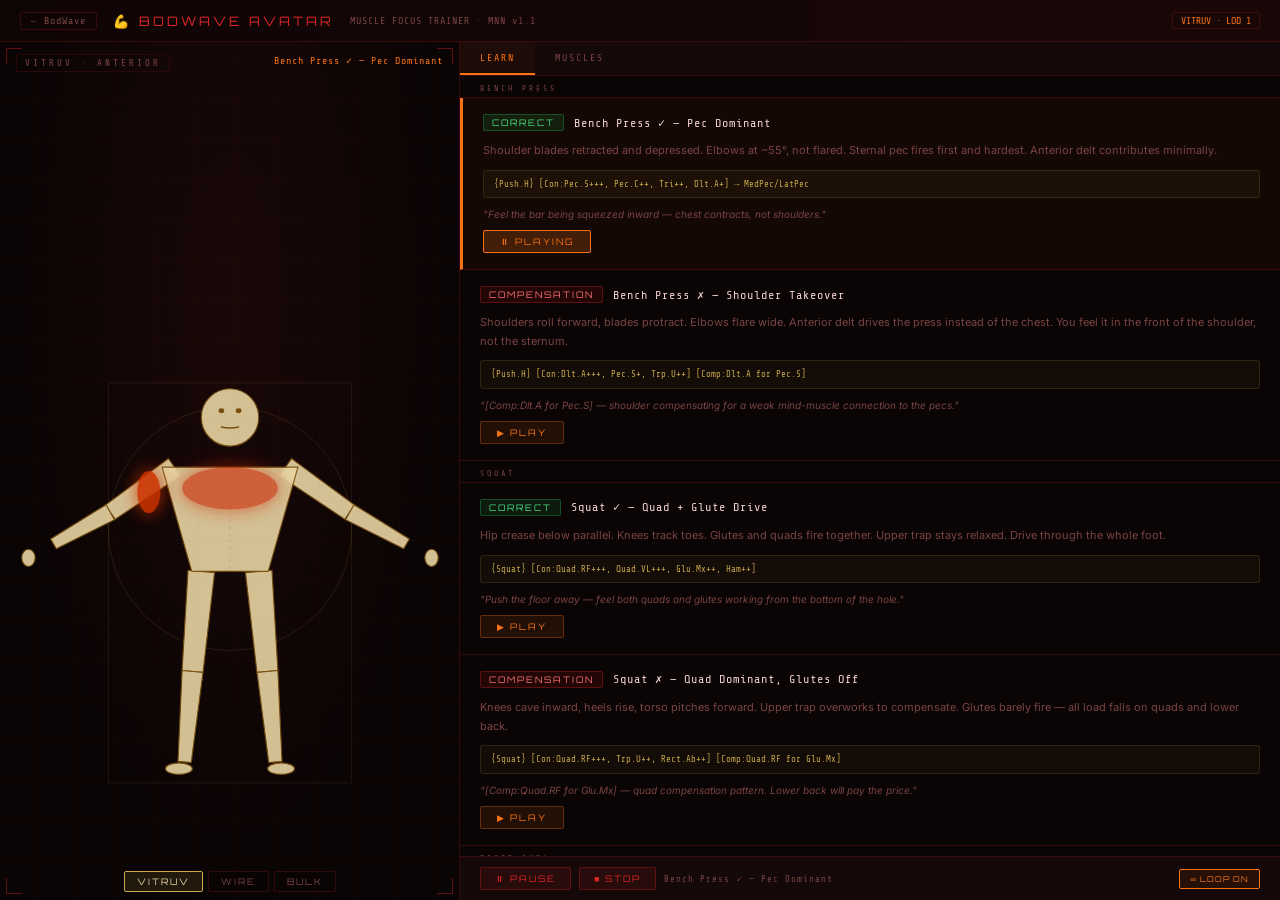
==== bodwave-avatar.html @ ab3e988d "Auto-publish: 2026-03-16 21:10:04" ====
<!DOCTYPE html>
<html lang="en">
<head>
<meta charset="UTF-8">
<meta name="viewport" content="width=device-width, initial-scale=1.0">
<title>BodWave Avatar — Muscle Focus Trainer | BodSpas</title>
<meta name="description" content="See exactly which muscles fire during each exercise. BodWave Avatar shows correct vs. compensation muscle activation patterns using MNN notation.">
<link rel="icon" href="data:image/svg+xml,<svg xmlns='http://www.w3.org/2000/svg' viewBox='0 0 100 100'><text y='.9em' font-size='90'>💪</text></svg>">
<link rel="preconnect" href="https://fonts.googleapis.com">
<link href="https://fonts.googleapis.com/css2?family=Share+Tech+Mono&family=Orbitron:wght@400;700&family=Inter:wght@400;500;600;700&display=swap" rel="stylesheet">
<style>
  :root {
    --bg:#0a0404; --panel:#140808; --card:#1c0c0c;
    --border:rgba(220,38,38,0.2); --red:#dc2626; --red-dim:#b91c1c;
    --red-faint:#2a0808; --orange:#f97316; --orange-dim:#ea580c;
    --green:#22c55e; --text:#f1d0d0; --text-dim:#7a4444;
    --gold:#c8a84b; --gold-light:#e8d5a3; --gold-dark:#7a5010;
    --font-mono:'Share Tech Mono','Courier New',monospace;
    --font-head:'Orbitron',sans-serif;
    --font-body:'Inter',system-ui,sans-serif;
  }
  *{margin:0;padding:0;box-sizing:border-box;}
  body{background:var(--bg);color:var(--text);font-family:var(--font-mono);height:100vh;overflow:hidden;user-select:none;}

  /* ── MOBILE ── */
  @media (max-width:768px){
    body{overflow:hidden;}
    .header{height:38px;padding:6px 12px;gap:10px;}
    .header-sub,.header-version{display:none;}
    .main{flex-direction:column;height:calc(100vh - 38px);}
    .avatar-panel{flex:0 0 auto;height:52vw;min-height:180px;max-height:260px;border-right:none;border-bottom:1px solid var(--border);width:100%;}
    #avatar-svg{width:100%;height:100%;max-height:250px;}
    .style-selector{bottom:3px;}
    .style-btn{font-size:8px;padding:3px 7px;}
    .control-panel{flex:1;min-height:0;}
    .tabs{overflow-x:auto;}
    .tabs::-webkit-scrollbar{display:none;}
    .tab{padding:8px 10px;font-size:9px;white-space:nowrap;}
    .tab-content{overflow-y:auto;}
    .learn-card{padding:12px;}
    .learn-desc{font-size:11px;}
    .anim-grid{grid-template-columns:1fr 1fr;}
  }

  .header{display:flex;align-items:center;gap:16px;padding:8px 20px;background:linear-gradient(90deg,#0f0404,#1a0808);border-bottom:1px solid var(--border);height:42px;flex-shrink:0;}
  .header-back{font-size:10px;color:var(--text-dim);letter-spacing:1px;text-decoration:none;border:1px solid var(--border);padding:2px 10px;border-radius:2px;transition:all 0.15s;white-space:nowrap;}
  .header-back:hover{color:var(--red);border-color:var(--red);}
  .header-logo{font-family:var(--font-head);font-size:13px;color:var(--red);letter-spacing:3px;}
  .header-sub{font-size:10px;color:var(--text-dim);letter-spacing:1px;}
  .header-version{margin-left:auto;font-size:10px;color:var(--orange);border:1px solid var(--border);padding:2px 8px;border-radius:2px;}

  .main{display:flex;height:calc(100vh - 42px);}

  /* ── AVATAR PANEL ── */
  .avatar-panel{flex:0 0 460px;background:radial-gradient(ellipse at 50% 30%,#1a0808 0%,#0a0404 70%);border-right:1px solid var(--border);position:relative;display:flex;flex-direction:column;align-items:center;justify-content:center;overflow:hidden;}
  .avatar-panel::before{content:'';position:absolute;inset:0;background:repeating-linear-gradient(0deg,transparent,transparent 39px,rgba(220,38,38,0.03) 39px,rgba(220,38,38,0.03) 40px),repeating-linear-gradient(90deg,transparent,transparent 39px,rgba(220,38,38,0.03) 39px,rgba(220,38,38,0.03) 40px);pointer-events:none;}
  .view-tag{position:absolute;top:12px;left:16px;font-size:9px;color:var(--text-dim);letter-spacing:3px;border:1px solid var(--red-faint);padding:3px 8px;}
  .anim-label-display{position:absolute;top:12px;right:16px;font-size:10px;color:var(--orange);letter-spacing:1px;max-width:180px;text-align:right;line-height:1.3;}
  .corner-tl,.corner-tr,.corner-bl,.corner-br{position:absolute;width:16px;height:16px;border-color:var(--red);border-style:solid;opacity:0.4;}
  .corner-tl{top:6px;left:6px;border-width:1px 0 0 1px;}
  .corner-tr{top:6px;right:6px;border-width:1px 1px 0 0;}
  .corner-bl{bottom:6px;left:6px;border-width:0 0 1px 1px;}
  .corner-br{bottom:6px;right:6px;border-width:0 1px 1px 0;}
  #avatar-svg{width:440px;height:500px;overflow:visible;}

  .style-selector{position:absolute;bottom:8px;left:50%;transform:translateX(-50%);display:flex;gap:5px;z-index:10;}
  .style-btn{padding:4px 12px;font-size:9px;letter-spacing:2px;font-family:var(--font-head);background:rgba(10,4,4,0.9);border:1px solid rgba(220,38,38,0.2);color:var(--text-dim);cursor:pointer;transition:all 0.15s;border-radius:2px;}
  .style-btn:hover{color:var(--red);border-color:var(--red);}
  .style-btn.active{color:var(--gold-light);border-color:var(--gold);background:rgba(200,168,75,0.12);}

  /* ── CONTROL PANEL ── */
  .control-panel{flex:1;display:flex;flex-direction:column;overflow:hidden;}
  .tabs{display:flex;border-bottom:1px solid var(--border);background:var(--panel);flex-shrink:0;}
  .tab{padding:10px 20px;font-size:10px;letter-spacing:2px;color:var(--text-dim);cursor:pointer;border-bottom:2px solid transparent;transition:all 0.15s;}
  .tab:hover{color:var(--text);}
  .tab.active{color:var(--orange);border-bottom-color:var(--orange);background:rgba(249,115,22,0.04);}
  .tab-content{display:none;flex:1;overflow:hidden;flex-direction:column;}
  .tab-content.active{display:flex;}

  /* ── LEARN TAB ── */
  .learn-scroll{flex:1;overflow-y:auto;}
  .learn-card{padding:16px 20px;border-bottom:1px solid var(--border);}
  .learn-card.active-card{background:rgba(249,115,22,0.04);border-left:3px solid var(--orange);}
  .learn-card.comp-card{border-left:3px solid var(--red);}
  .learn-card-header{display:flex;align-items:center;gap:10px;margin-bottom:10px;}
  .learn-badge{font-size:9px;letter-spacing:2px;padding:2px 8px;border-radius:2px;font-family:var(--font-head);flex-shrink:0;}
  .badge-correct{background:rgba(34,197,94,0.12);color:#4ade80;border:1px solid rgba(34,197,94,0.3);}
  .badge-wrong{background:rgba(220,38,38,0.12);color:#f87171;border:1px solid rgba(220,38,38,0.3);}
  .badge-normal{background:rgba(249,115,22,0.1);color:var(--orange);border:1px solid rgba(249,115,22,0.25);}
  .learn-title{font-size:12px;color:var(--text);letter-spacing:1px;}
  .learn-desc{font-size:11px;color:var(--text-dim);line-height:1.7;margin-bottom:10px;font-family:var(--font-body);}
  .learn-mnn{font-size:9px;color:var(--gold);background:rgba(200,168,75,0.05);border:1px solid rgba(200,168,75,0.15);padding:6px 10px;border-radius:3px;line-height:1.6;margin-bottom:10px;}
  .learn-play-btn{padding:5px 16px;font-size:9px;letter-spacing:2px;font-family:var(--font-head);background:rgba(249,115,22,0.1);border:1px solid rgba(249,115,22,0.3);color:var(--orange);cursor:pointer;border-radius:2px;transition:all 0.15s;}
  .learn-play-btn:hover{background:rgba(249,115,22,0.2);}
  .learn-play-btn.playing{background:rgba(249,115,22,0.2);border-color:var(--orange);}
  .playback-bar{display:flex;align-items:center;gap:8px;padding:10px 20px;border-top:1px solid var(--border);background:var(--panel);flex-shrink:0;}
  .pb-btn{padding:5px 14px;font-size:9px;letter-spacing:2px;font-family:var(--font-head);background:rgba(220,38,38,0.1);border:1px solid rgba(220,38,38,0.3);color:var(--red);cursor:pointer;border-radius:2px;transition:all 0.15s;}
  .pb-btn:hover{background:rgba(220,38,38,0.2);}
  .pb-btn.active-pb{background:rgba(220,38,38,0.2);border-color:var(--red);}
  .pb-label{font-size:9px;color:var(--text-dim);letter-spacing:1px;flex:1;}
  .pb-loop{padding:4px 10px;font-size:8px;letter-spacing:1px;font-family:var(--font-head);background:transparent;border:1px solid var(--border);color:var(--text-dim);cursor:pointer;border-radius:2px;transition:all 0.15s;}
  .pb-loop.loop-on{color:var(--orange);border-color:var(--orange);background:rgba(249,115,22,0.08);}

  /* ── MUSCLES TAB ── */
  .muscle-scroll{flex:1;overflow-y:auto;padding:14px 18px;}
  .muscle-section-title{font-size:9px;letter-spacing:3px;color:var(--text-dim);margin-bottom:10px;margin-top:14px;}
  .muscle-section-title:first-child{margin-top:0;}
  .muscle-list{display:flex;flex-direction:column;gap:5px;margin-bottom:8px;}
  .muscle-row{display:flex;align-items:center;gap:8px;font-size:10px;}
  .muscle-sym{width:72px;color:var(--orange);font-size:9px;}
  .muscle-name-full{flex:1;color:var(--text-dim);font-size:9px;font-family:var(--font-body);}
  .muscle-bar-bg{width:80px;height:6px;background:var(--card);border:1px solid var(--border);flex-shrink:0;}
  .muscle-bar{height:100%;transition:width 0.3s;}
  .muscle-level{width:24px;text-align:right;font-size:9px;flex-shrink:0;}
  .muscle-level.l1{color:rgba(249,115,22,0.6);}
  .muscle-level.l2{color:var(--orange);}
  .muscle-level.l3{color:var(--red);text-shadow:0 0 4px var(--red);}
  .muscle-empty{color:var(--text-dim);font-size:10px;font-style:italic;}
  .muscles-footer{padding:12px 18px;border-top:1px solid var(--border);font-size:8px;color:var(--text-dim);letter-spacing:1px;line-height:1.6;}
</style>
</head>
<body>

<div class="header">
  <a href="bodwave.html" class="header-back">← BodWave</a>
  <div class="header-logo">💪 BODWAVE AVATAR</div>
  <div class="header-sub">MUSCLE FOCUS TRAINER · MNN v1.1</div>
  <div class="header-version">VITRUV · LOD 1</div>
</div>

<div class="main">

  <!-- AVATAR -->
  <div class="avatar-panel">
    <div class="corner-tl"></div><div class="corner-tr"></div>
    <div class="corner-bl"></div><div class="corner-br"></div>
    <div class="view-tag" id="view-tag">VITRUV · ANTERIOR</div>
    <div class="anim-label-display" id="anim-label-display"></div>
    <svg id="avatar-svg" viewBox="0 0 460 520" xmlns="http://www.w3.org/2000/svg">
      <defs>
        <filter id="glow" x="-50%" y="-50%" width="200%" height="200%">
          <feGaussianBlur stdDeviation="2.5" result="b"/>
          <feMerge><feMergeNode in="b"/><feMergeNode in="SourceGraphic"/></feMerge>
        </filter>
        <filter id="glow-sm" x="-50%" y="-50%" width="200%" height="200%">
          <feGaussianBlur stdDeviation="1.5" result="b"/>
          <feMerge><feMergeNode in="b"/><feMergeNode in="SourceGraphic"/></feMerge>
        </filter>
        <filter id="glow-muscle" x="-60%" y="-60%" width="220%" height="220%">
          <feGaussianBlur stdDeviation="9" result="b"/>
          <feMerge><feMergeNode in="b"/><feMergeNode in="SourceGraphic"/></feMerge>
        </filter>
      </defs>
      <g id="avatar-render"></g>
    </svg>
    <div class="style-selector">
      <button class="style-btn active" onclick="setStyle('vitruv',this)">VITRUV</button>
      <button class="style-btn" onclick="setStyle('wire',this)">WIRE</button>
      <button class="style-btn" onclick="setStyle('bulk',this)">BULK</button>
    </div>
  </div>

  <!-- CONTROLS -->
  <div class="control-panel">
    <div class="tabs">
      <div class="tab active" onclick="switchTab('learn')">LEARN</div>
      <div class="tab" onclick="switchTab('muscles')">MUSCLES</div>
    </div>

    <!-- LEARN TAB -->
    <div class="tab-content active" id="tab-learn">
      <div class="learn-scroll" id="learn-scroll"></div>
      <div class="playback-bar">
        <button class="pb-btn" id="pb-play" onclick="pbToggle()">▶ PLAY</button>
        <button class="pb-btn" id="pb-stop" onclick="pbStop()">■ STOP</button>
        <span class="pb-label" id="pb-label">Select an exercise above</span>
        <button class="pb-loop" id="pb-loop" onclick="pbToggleLoop(this)">∞ LOOP</button>
      </div>
    </div>

    <!-- MUSCLES TAB -->
    <div class="tab-content" id="tab-muscles">
      <div class="muscle-scroll">
        <div class="muscle-section-title">ACTIVE MUSCLES</div>
        <div id="muscle-list"><div class="muscle-empty">Play an animation to see muscle activation</div></div>
      </div>
      <div class="muscles-footer">
        ORANGE = active · +/++/+++ = motor unit recruitment level<br>
        MNN (Muscular Neuro Notation) © 2026 BodSpas / AIUNITES
      </div>
    </div>
  </div>
</div>

<script>
// ============================================================
// STATE
// ============================================================
const DEG = Math.PI / 180;
let currentStyle = 'vitruv';
const defaultState = {
  'Sp.L':{Flex:0,Lat:0,Rot:0},'Sp.T':{Flex:0,Lat:0,Rot:0},'Sp.C':{Flex:0,Lat:0,Rot:0},
  'L.Sh':{Flex:0,Abd:90,IR:0,ER:0},'R.Sh':{Flex:0,Abd:90,IR:0,ER:0},
  'L.El':{Flex:0},'R.El':{Flex:0},
  'L.Wr':{Flex:0,Rad:0,Uln:0},'R.Wr':{Flex:0,Rad:0,Uln:0},
  'L.Hip':{Flex:0,Abd:5,IR:0,ER:0},'R.Hip':{Flex:0,Abd:5,IR:0,ER:0},
  'L.Kn':{Flex:0},'R.Kn':{Flex:0},
  'L.Ank':{Dors:0,Plan:5},'R.Ank':{Dors:0,Plan:5},
  'TMJ':{Open:0},
};
let joints = JSON.parse(JSON.stringify(defaultState));
let muscles = {};
let rawCache = null;

// ============================================================
// ANIMATION ENGINE
// ============================================================
let animKF=[], animFrame=0, animT=0, animPlaying=false, animLoop=true;
let animRafId=null, animLastTime=null, currentAnimKey=null;

const EASINGS = {
  'ease-bio':   t=>t<0.5?2*t*t*(1.5-t):1-Math.pow(-2*t+2,2)/2,
  'ease-linear':t=>t,
  'ease-snap':  t=>t<0.5?4*t*t*t:1-Math.pow(-2*t+2,3)/2,
  'ease-in':    t=>t*t*t,
  'ease-out':   t=>1-Math.pow(1-t,3),
  'ease-spring':t=>{const c=2*Math.PI/3;return t===0?0:t===1?1:Math.pow(2,-10*t)*Math.sin((t*10-0.75)*c)+1;},
};

function lerpJoints(a,b,t){
  const out={};
  new Set([...Object.keys(a),...Object.keys(b)]).forEach(j=>{
    out[j]={};
    const fa=a[j]||{},fb=b[j]||{};
    new Set([...Object.keys(fa),...Object.keys(fb)]).forEach(ax=>{
      out[j][ax]=(fa[ax]??0)+((fb[ax]??0)-(fa[ax]??0))*t;
    });
  });
  return out;
}

function mergeJoints(base,ovr){
  const out=JSON.parse(JSON.stringify(base));
  Object.entries(ovr).forEach(([j,axes])=>{if(!out[j])out[j]={};Object.assign(out[j],axes);});
  return out;
}

function animStep(ts){
  if(!animPlaying||animKF.length<2)return;
  if(animLastTime===null)animLastTime=ts;
  const dt=ts-animLastTime; animLastTime=ts;
  const kf=animKF[animFrame];
  animT+=dt/kf.duration;
  if(animT>=1){
    animT=1;
    joints=JSON.parse(JSON.stringify(animKF[animFrame+1].joints));
    muscles={...(animKF[animFrame+1].muscles||{})};
    animFrame++;
    if(animFrame>=animKF.length-1){
      if(animLoop){animFrame=0;animT=0;}
      else{animPlaying=false;animLastTime=null;updatePbUI();render();updateMuscleDisplay();return;}
    } else {animT=0;}
    updateMuscleDisplay();
  } else {
    const et=(EASINGS[kf.easing]||EASINGS['ease-bio'])(animT);
    joints=lerpJoints(animKF[animFrame].joints,animKF[animFrame+1].joints,et);
    const cm=animKF[animFrame].muscles||{},nm=animKF[animFrame+1].muscles||{};
    muscles=Object.keys({...cm,...nm}).reduce((acc,k)=>{
      acc[k]=Math.round((cm[k]||0)+((nm[k]||0)-(cm[k]||0))*et);return acc;},{});
  }
  render();
  animRafId=requestAnimationFrame(animStep);
}

function pbPlay(){
  if(animKF.length<2)return;
  animPlaying=true;animFrame=0;animT=0;animLastTime=null;
  joints=JSON.parse(JSON.stringify(animKF[0].joints));
  muscles={...(animKF[0].muscles||{})};
  updatePbUI();updateMuscleDisplay();
  animRafId=requestAnimationFrame(animStep);
}

function pbStop(){
  animPlaying=false;
  if(animRafId)cancelAnimationFrame(animRafId);
  animRafId=null;animLastTime=null;animFrame=0;animT=0;
  updatePbUI();
}

function pbToggle(){
  if(animPlaying)pbStop();else pbPlay();
}

function pbToggleLoop(btn){
  animLoop=!animLoop;
  btn.classList.toggle('loop-on',animLoop);
  btn.textContent=animLoop?'∞ LOOP ON':'∞ LOOP';
}

function updatePbUI(){
  const pb=document.getElementById('pb-play');
  if(pb)pb.textContent=animPlaying?'⏸ PAUSE':'▶ PLAY';
}

function loadAnim(key){
  pbStop();
  const seq=EXERCISES[key];
  if(!seq)return;
  currentAnimKey=key;
  animLoop=seq.loop!==false;
  const loopBtn=document.getElementById('pb-loop');
  if(loopBtn){loopBtn.classList.toggle('loop-on',animLoop);loopBtn.textContent=animLoop?'∞ LOOP ON':'∞ LOOP';}
  const lbl=document.getElementById('pb-label');
  if(lbl)lbl.textContent=seq.label;
  const animLbl=document.getElementById('anim-label-display');
  if(animLbl)animLbl.textContent=seq.label;
  animKF=seq.keyframes.map(kf=>{
    const parsed=parseMNN(kf.mnn);
    return{joints:mergeJoints(defaultState,parsed.joints),muscles:kf.muscles||{},duration:kf.duration,easing:kf.easing||seq.easing||'ease-bio'};
  });
  // Update card highlights
  document.querySelectorAll('.learn-card').forEach(c=>c.classList.remove('active-card'));
  const card=document.getElementById('card-'+key);
  if(card){card.classList.add('active-card');card.scrollIntoView({behavior:'smooth',block:'nearest'});}
  document.querySelectorAll('.learn-play-btn').forEach(b=>{b.textContent='▶ PLAY';b.classList.remove('playing');});
  const btn=document.getElementById('btn-'+key);
  if(btn){btn.textContent='⏸ PLAYING';btn.classList.add('playing');}
  pbPlay();
}

// ============================================================
// MNN PARSER (minimal — positions + muscles only)
// ============================================================
function parseMNN(str){
  const result={joints:{},muscles:{}};
  for(const block of [...str.matchAll(/\[Pos:([^\]]+)\]/g)]){
    for(const jm of [...block[1].matchAll(/([LRBi]*\.?[A-Za-z.]+)\(([^)]+)\)/g)]){
      const axes={};
      for(const am of [...jm[2].matchAll(/([A-Za-z]+):\s*(-?\d+)/g)])axes[am[1]]=parseInt(am[2]);
      result.joints[jm[1].trim()]=axes;
    }
  }
  for(const block of [...str.matchAll(/\[Con:([^\]]+)\]/g)]){
    for(const part of block[1].split(',')){
      const cm=part.trim().match(/^([A-Za-z.]+)(\++)/);
      if(cm)result.muscles[cm[1].trim()]=cm[2].length;
    }
  }
  return result;
}

// ============================================================
// EXERCISES — Educational compensation patterns
// ============================================================
const EXERCISES = {
  bench_correct:{
    label:'Bench Press ✓ — Pec Dominant',
    badge:'correct',
    desc:'Shoulder blades retracted and depressed. Elbows at ~55°, not flared. Sternal pec fires first and hardest. Anterior delt contributes minimally.',
    cue:'Feel the bar being squeezed inward — chest contracts, not shoulders.',
    mnn:'{Push.H} [Con:Pec.S+++, Pec.C++, Tri++, Dlt.A+] → MedPec/LatPec',
    loop:true, easing:'ease-bio',
    keyframes:[
      {mnn:'[Pos:L.Sh(Abd:55,Flex:0) R.Sh(Abd:55,Flex:0) L.El(Flex:90) R.El(Flex:90)]',muscles:{'Pec.S':3,'Pec.C':2,'Tri':1},duration:400},
      {mnn:'[Pos:L.Sh(Abd:55,Flex:5) R.Sh(Abd:55,Flex:5) L.El(Flex:15) R.El(Flex:15)]',muscles:{'Pec.S':3,'Pec.C':3,'Tri':2,'Dlt.A':1},duration:1000},
      {mnn:'[Pos:L.Sh(Abd:55,Flex:5) R.Sh(Abd:55,Flex:5) L.El(Flex:5) R.El(Flex:5)]',muscles:{'Pec.S':2,'Tri':3},duration:400},
      {mnn:'[Pos:L.Sh(Abd:55,Flex:0) R.Sh(Abd:55,Flex:0) L.El(Flex:90) R.El(Flex:90)]',muscles:{'Pec.S':2,'Pec.C':1,'Tri':1},duration:900},
    ],
  },
  bench_wrong:{
    label:'Bench Press ✗ — Shoulder Takeover',
    badge:'wrong',
    desc:'Shoulders roll forward, blades protract. Elbows flare wide. Anterior delt drives the press instead of the chest. You feel it in the front of the shoulder, not the sternum.',
    cue:'[Comp:Dlt.A for Pec.S] — shoulder compensating for a weak mind-muscle connection to the pecs.',
    mnn:'{Push.H} [Con:Dlt.A+++, Pec.S+, Trp.U++] [Comp:Dlt.A for Pec.S]',
    loop:true, easing:'ease-bio',
    keyframes:[
      {mnn:'[Pos:L.Sh(Abd:75,Flex:15) R.Sh(Abd:75,Flex:15) L.El(Flex:90) R.El(Flex:90)]',muscles:{'Pec.S':1,'Dlt.A':2,'Trp.U':1},duration:400},
      {mnn:'[Pos:L.Sh(Abd:75,Flex:45) R.Sh(Abd:75,Flex:45) L.El(Flex:30) R.El(Flex:30)]',muscles:{'Dlt.A':3,'Pec.S':1,'Pec.C':1,'Tri':1,'Trp.U':2},duration:1000},
      {mnn:'[Pos:L.Sh(Abd:75,Flex:50) R.Sh(Abd:75,Flex:50) L.El(Flex:10) R.El(Flex:10)]',muscles:{'Dlt.A':3,'Tri':2,'Pec.S':1},duration:400},
      {mnn:'[Pos:L.Sh(Abd:75,Flex:15) R.Sh(Abd:75,Flex:15) L.El(Flex:90) R.El(Flex:90)]',muscles:{'Dlt.A':1,'Pec.S':1},duration:900},
    ],
  },
  squat_correct:{
    label:'Squat ✓ — Quad + Glute Drive',
    badge:'correct',
    desc:'Hip crease below parallel. Knees track toes. Glutes and quads fire together. Upper trap stays relaxed. Drive through the whole foot.',
    cue:'Push the floor away — feel both quads and glutes working from the bottom of the hole.',
    mnn:'{Squat} [Con:Quad.RF+++, Quad.VL+++, Glu.Mx++, Ham++]',
    loop:true, easing:'ease-bio',
    keyframes:[
      {mnn:'[Pos:L.Hip(Flex:0,Abd:5) R.Hip(Flex:0,Abd:5) L.Kn(Flex:0) R.Kn(Flex:0) L.Sh(Abd:0) R.Sh(Abd:0)]',muscles:{},duration:400},
      {mnn:'[Pos:L.Hip(Flex:90,Abd:20) R.Hip(Flex:90,Abd:20) L.Kn(Flex:100) R.Kn(Flex:100) L.Sh(Abd:80,Flex:40) R.Sh(Abd:80,Flex:40) Sp.L(Flex:15)]',muscles:{'Quad.RF':3,'Quad.VL':3,'Glu.Mx':2,'Ham':2},duration:1800},
      {mnn:'[Pos:L.Hip(Flex:0,Abd:5) R.Hip(Flex:0,Abd:5) L.Kn(Flex:0) R.Kn(Flex:0) L.Sh(Abd:0) R.Sh(Abd:0) Sp.L(Flex:0)]',muscles:{'Quad.RF':2,'Glu.Mx':3},duration:1500},
    ],
  },
  squat_wrong:{
    label:'Squat ✗ — Quad Dominant, Glutes Off',
    badge:'wrong',
    desc:'Knees cave inward, heels rise, torso pitches forward. Upper trap overworks to compensate. Glutes barely fire — all load falls on quads and lower back.',
    cue:'[Comp:Quad.RF for Glu.Mx] — quad compensation pattern. Lower back will pay the price.',
    mnn:'{Squat} [Con:Quad.RF+++, Trp.U++, Rect.Ab++] [Comp:Quad.RF for Glu.Mx]',
    loop:true, easing:'ease-bio',
    keyframes:[
      {mnn:'[Pos:L.Hip(Flex:0,Abd:0) R.Hip(Flex:0,Abd:0) L.Kn(Flex:0) R.Kn(Flex:0)]',muscles:{},duration:400},
      {mnn:'[Pos:L.Hip(Flex:70,Abd:0) R.Hip(Flex:70,Abd:0) L.Kn(Flex:110) R.Kn(Flex:110) Sp.L(Flex:30)]',muscles:{'Quad.RF':3,'Trp.U':2,'Rect.Ab':2,'Glu.Mx':1},duration:1800},
      {mnn:'[Pos:L.Hip(Flex:0,Abd:0) R.Hip(Flex:0,Abd:0) L.Kn(Flex:0) R.Kn(Flex:0) Sp.L(Flex:0)]',muscles:{'Quad.RF':2},duration:1500},
    ],
  },
  curl_correct:{
    label:'Bicep Curl ✓ — Isolated Contraction',
    badge:'correct',
    desc:'Elbow pinned to side. Upper arm still. Full range from extension to peak contraction. Only the bicep works — delt is quiet.',
    cue:'Imagine your elbow is nailed to your hip — only the forearm moves.',
    mnn:'{Pull.V} [Con:Bic+++, Dlt.A+] → MusCut',
    loop:true, easing:'ease-bio',
    keyframes:[
      {mnn:'[Pos:L.Sh(Abd:5) L.El(Flex:0) R.Sh(Abd:5) R.El(Flex:0)]',muscles:{},duration:500},
      {mnn:'[Pos:L.El(Flex:135) R.El(Flex:135)]',muscles:{'Bic':3,'Dlt.A':1},duration:600},
      {mnn:'[Pos:L.El(Flex:0) R.El(Flex:0)]',muscles:{'Tri':1},duration:800},
    ],
  },
  curl_wrong:{
    label:'Bicep Curl ✗ — Shoulder Swing',
    badge:'wrong',
    desc:'Upper arm swings forward, using momentum. Shoulder flexes to "help" the curl. Bicep gets partial credit — anterior delt is doing half the work.',
    cue:'[Comp:Dlt.A for Bic] — ego lift pattern. Drop the weight 30% and feel the difference.',
    mnn:'{Pull.V} [Con:Dlt.A+++, Bic++] [Comp:Dlt.A for Bic]',
    loop:true, easing:'ease-snap',
    keyframes:[
      {mnn:'[Pos:L.Sh(Abd:5,Flex:0) L.El(Flex:0) R.Sh(Abd:5,Flex:0) R.El(Flex:0)]',muscles:{},duration:300},
      {mnn:'[Pos:L.Sh(Abd:5,Flex:40) L.El(Flex:100) R.Sh(Abd:5,Flex:40) R.El(Flex:100)]',muscles:{'Dlt.A':3,'Bic':2},duration:400},
      {mnn:'[Pos:L.Sh(Abd:5,Flex:0) L.El(Flex:0) R.Sh(Abd:5,Flex:0) R.El(Flex:0)]',muscles:{'Dlt.A':1},duration:600},
    ],
  },
  ohpress_correct:{
    label:'Overhead Press ✓ — Delt Dominant',
    badge:'correct',
    desc:'Bar path vertical. Core braced. Deltoids and triceps drive the press. Upper trap fires for scapular upward rotation — this is correct, not compensation.',
    cue:'Press your head through at the top — ears in line with arms. Glutes squeezed throughout.',
    mnn:'{Push.V} [Con:Dlt.A+++, Dlt.L++, Tri++, Trp.U++]',
    loop:true, easing:'ease-bio',
    keyframes:[
      {mnn:'[Pos:L.Sh(Abd:70,Flex:10) R.Sh(Abd:70,Flex:10) L.El(Flex:90) R.El(Flex:90)]',muscles:{'Dlt.A':1},duration:500},
      {mnn:'[Pos:L.Sh(Abd:175,Flex:10) R.Sh(Abd:175,Flex:10) L.El(Flex:12) R.El(Flex:12)]',muscles:{'Dlt.A':3,'Dlt.L':2,'Tri':2,'Trp.U':2},duration:900},
      {mnn:'[Pos:L.Sh(Abd:70,Flex:10) R.Sh(Abd:70,Flex:10) L.El(Flex:90) R.El(Flex:90)]',muscles:{'Tri':1},duration:1000},
    ],
  },
  lat_correct:{
    label:'Lat Pulldown ✓ — Lat Dominant',
    badge:'correct',
    desc:'Elbows drive down and back. Shoulder blades depress before arms pull. Chest stays up. Lats initiate the pull — biceps are just hooks.',
    cue:'Imagine bending the bar over your back. Feel lats fire before your hands move.',
    mnn:'{Pull.V} [Con:Lat+++, Trp.L++, Bic+] → ThDors',
    loop:true, easing:'ease-bio',
    keyframes:[
      {mnn:'[Pos:L.Sh(Abd:90,Flex:160) R.Sh(Abd:90,Flex:160) L.El(Flex:10) R.El(Flex:10)]',muscles:{},duration:500},
      {mnn:'[Pos:L.Sh(Abd:55,Flex:10) R.Sh(Abd:55,Flex:10) L.El(Flex:100) R.El(Flex:100)]',muscles:{'Lat':3,'Trp.L':2,'Bic':1},duration:900},
      {mnn:'[Pos:L.Sh(Abd:90,Flex:160) R.Sh(Abd:90,Flex:160) L.El(Flex:10) R.El(Flex:10)]',muscles:{},duration:800},
    ],
  },
  lat_wrong:{
    label:'Lat Pulldown ✗ — Bicep Dominant',
    badge:'wrong',
    desc:'Arms pull while lats stay asleep. Elbows bend aggressively. Biceps dominate the movement. Shoulders may shrug to assist.',
    cue:'[Comp:Bic for Lat] — extremely common. The lats aren\'t "connected" yet. Try scapular depressions first.',
    mnn:'{Pull.V} [Con:Bic+++, Trp.U++, Lat+] [Comp:Bic for Lat]',
    loop:true, easing:'ease-bio',
    keyframes:[
      {mnn:'[Pos:L.Sh(Abd:90,Flex:155) R.Sh(Abd:90,Flex:155) L.El(Flex:10) R.El(Flex:10)]',muscles:{},duration:500},
      {mnn:'[Pos:L.Sh(Abd:80,Flex:40) R.Sh(Abd:80,Flex:40) L.El(Flex:130) R.El(Flex:130)]',muscles:{'Bic':3,'Trp.U':2,'Lat':1},duration:900},
      {mnn:'[Pos:L.Sh(Abd:90,Flex:155) R.Sh(Abd:90,Flex:155) L.El(Flex:10) R.El(Flex:10)]',muscles:{},duration:800},
    ],
  },
};

// ============================================================
// BUILD LEARN TAB
// ============================================================
function buildLearnTab(){
  const scroll=document.getElementById('learn-scroll');
  const sections=[
    {title:'BENCH PRESS', keys:['bench_correct','bench_wrong']},
    {title:'SQUAT', keys:['squat_correct','squat_wrong']},
    {title:'BICEP CURL', keys:['curl_correct','curl_wrong']},
    {title:'OVERHEAD PRESS', keys:['ohpress_correct']},
    {title:'LAT PULLDOWN', keys:['lat_correct','lat_wrong']},
  ];
  let html='';
  sections.forEach(sec=>{
    html+=`<div style="padding:8px 20px 4px;font-size:8px;letter-spacing:3px;color:var(--text-dim);border-bottom:1px solid var(--border)">${sec.title}</div>`;
    sec.keys.forEach(key=>{
      const ex=EXERCISES[key];
      const badgeClass=ex.badge==='correct'?'badge-correct':ex.badge==='wrong'?'badge-wrong':'badge-normal';
      const badgeText=ex.badge==='correct'?'CORRECT':ex.badge==='wrong'?'COMPENSATION':'EXERCISE';
      html+=`<div class="learn-card" id="card-${key}">
        <div class="learn-card-header">
          <span class="learn-badge ${badgeClass}">${badgeText}</span>
          <span class="learn-title">${ex.label}</span>
        </div>
        <div class="learn-desc">${ex.desc}</div>
        <div class="learn-mnn">${ex.mnn}</div>
        <div style="font-size:10px;color:var(--text-dim);font-style:italic;margin-bottom:10px;font-family:var(--font-body)">"${ex.cue}"</div>
        <button class="learn-play-btn" id="btn-${key}" onclick="loadAnim('${key}')">▶ PLAY</button>
      </div>`;
    });
  });
  scroll.innerHTML=html;
}

// ============================================================
// MUSCLE DISPLAY
// ============================================================
const muscleNames={
  'Pec.S':'Pectoralis (Sternal)','Pec.C':'Pectoralis (Clavicular)',
  'Dlt.A':'Deltoid (Anterior)','Dlt.L':'Deltoid (Lateral)',
  'Tri':'Triceps','Bic':'Biceps','Lat':'Latissimus Dorsi',
  'Trp.U':'Trapezius (Upper)','Trp.L':'Trapezius (Lower)',
  'Trp.M':'Trapezius (Mid)','Rect.Ab':'Rectus Abdominis',
  'Glu.Mx':'Gluteus Maximus','Quad.RF':'Quadriceps (RF)',
  'Quad.VL':'Quadriceps (VL)','Ham':'Hamstrings',
  'Gas':'Gastrocnemius','Sol':'Soleus',
};
function updateMuscleDisplay(){
  const list=document.getElementById('muscle-list');
  const entries=Object.entries(muscles).filter(([,v])=>v>0).sort(([,a],[,b])=>b-a);
  if(!entries.length){list.innerHTML='<div class="muscle-empty">No muscles activated</div>';return;}
  list.innerHTML=entries.map(([sym,level])=>{
    const pct=level*33;
    const barColor=['','rgba(249,115,22,0.5)','var(--orange)','var(--red)'][level];
    const lc=['','l1','l2','l3'][level];
    const fullName=muscleNames[sym]||sym;
    return `<div class="muscle-row">
      <div class="muscle-sym">${sym}</div>
      <div class="muscle-name-full">${fullName}</div>
      <div class="muscle-bar-bg"><div class="muscle-bar" style="width:${pct}%;background:${barColor}"></div></div>
      <div class="muscle-level ${lc}">${'+'.repeat(level)}</div>
    </div>`;
  }).join('');
}

// ============================================================
// KINEMATICS
// ============================================================
function calcPositions(j){
  const cx=230,pelvisY=365;
  const spLat=(j['Sp.L']?.Lat||0)*DEG,spCFlex=(j['Sp.C']?.Flex||0)*DEG;
  const sba=-Math.PI/2+spLat;
  const pelvis={x:cx,y:pelvisY};
  const lumbar={x:pelvis.x+45*Math.cos(sba),y:pelvis.y+45*Math.sin(sba)};
  const thoracic={x:lumbar.x+72*Math.cos(sba),y:lumbar.y+72*Math.sin(sba)};
  const na=sba+spCFlex*0.5;
  const neck={x:thoracic.x+26*Math.cos(na),y:thoracic.y+26*Math.sin(na)};
  const headCenter={x:neck.x+18*Math.cos(na),y:neck.y+18*Math.sin(na)};
  const pa=sba+Math.PI/2,shW=58,hipW=30;
  const lSh={x:thoracic.x+shW*Math.cos(pa+Math.PI),y:thoracic.y+shW*Math.sin(pa+Math.PI)+8};
  const rSh={x:thoracic.x+shW*Math.cos(pa),y:thoracic.y+shW*Math.sin(pa)+8};
  const lHip={x:pelvis.x+hipW*Math.cos(pa+Math.PI),y:pelvis.y+hipW*Math.sin(pa+Math.PI)};
  const rHip={x:pelvis.x+hipW*Math.cos(pa),y:pelvis.y+hipW*Math.sin(pa)};
  const lSA=(j['L.Sh']?.Abd??90),lEF=(j['L.El']?.Flex??0),lWF=(j['L.Wr']?.Flex??0);
  const lUAA=(90+lSA+(j['Sp.L']?.Lat||0)*0.3)*DEG;
  const lEl={x:lSh.x+82*Math.cos(lUAA),y:lSh.y+82*Math.sin(lUAA)};
  const lFA=lUAA+lEF*DEG,lWr={x:lEl.x+68*Math.cos(lFA),y:lEl.y+68*Math.sin(lFA)};
  const lHand={x:lWr.x+30*Math.cos(lFA+lWF*DEG),y:lWr.y+30*Math.sin(lFA+lWF*DEG)};
  const rSA=(j['R.Sh']?.Abd??90),rEF=(j['R.El']?.Flex??0),rWF=(j['R.Wr']?.Flex??0);
  const rUAA=(90-rSA-(j['Sp.L']?.Lat||0)*0.3)*DEG;
  const rEl={x:rSh.x+82*Math.cos(rUAA),y:rSh.y+82*Math.sin(rUAA)};
  const rFA=rUAA-rEF*DEG,rWr={x:rEl.x+68*Math.cos(rFA),y:rEl.y+68*Math.sin(rFA)};
  const rHand={x:rWr.x+30*Math.cos(rFA-rWF*DEG),y:rWr.y+30*Math.sin(rFA-rWF*DEG)};
  const lHA=(j['L.Hip']?.Abd??5),lHF=(j['L.Hip']?.Flex??0),lKF=(j['L.Kn']?.Flex??0);
  const lULA=(90+lHA+lHF*0.15)*DEG,lKn={x:lHip.x+105*Math.cos(lULA),y:lHip.y+105*Math.sin(lULA)};
  const lLLA=lULA-lKF*0.5*DEG,lAnk={x:lKn.x+95*Math.cos(lLLA),y:lKn.y+95*Math.sin(lLLA)};
  const lFE={x:lAnk.x-36*Math.cos(lLLA-Math.PI/2),y:lAnk.y-36*Math.sin(lLLA-Math.PI/2)};
  const rHA=(j['R.Hip']?.Abd??5),rHF=(j['R.Hip']?.Flex??0),rKF=(j['R.Kn']?.Flex??0);
  const rULA=(90-rHA-rHF*0.15)*DEG,rKn={x:rHip.x+105*Math.cos(rULA),y:rHip.y+105*Math.sin(rULA)};
  const rLLA=rULA+rKF*0.5*DEG,rAnk={x:rKn.x+95*Math.cos(rLLA),y:rKn.y+95*Math.sin(rLLA)};
  const rFE={x:rAnk.x+36*Math.cos(rLLA-Math.PI/2),y:rAnk.y+36*Math.sin(rLLA-Math.PI/2)};
  const lShF=j['L.Sh']?.Flex??0,rShF=j['R.Sh']?.Flex??0;
  lEl.z=Math.sin(lShF*DEG)*82;rEl.z=Math.sin(rShF*DEG)*82;
  lWr.z=lEl.z+Math.sin(lEF*DEG)*-18;rWr.z=rEl.z+Math.sin(rEF*DEG)*-18;
  lHand.z=lWr.z;rHand.z=rWr.z;
  lKn.z=Math.sin(lHF*DEG)*65;rKn.z=Math.sin(rHF*DEG)*65;
  lAnk.z=lKn.z+Math.sin(lKF*DEG)*-55;rAnk.z=rKn.z+Math.sin(rKF*DEG)*-55;
  lFE.z=lAnk.z;rFE.z=rAnk.z;
  headCenter.z=12;neck.z=5;
  [pelvis,lumbar,thoracic,lSh,rSh,lHip,rHip].forEach(pt=>{pt.z=0;});
  return{pelvis,lumbar,thoracic,neck,headCenter,lSh,rSh,lEl,rEl,lWr,rWr,lHand,rHand,
    lHip,rHip,lKn,rKn,lAnk,rAnk,lFootEnd:lFE,rFootEnd:rFE,
    spineBaseAngle:sba,neckAngle:na,lUAA,rUAA,lULA,rULA,lFA,rFA,lLLA,rLLA};
}

// ============================================================
// SVG HELPERS
// ============================================================
function svgEl(tag,attrs,parent){
  const e=document.createElementNS('http://www.w3.org/2000/svg',tag);
  Object.entries(attrs).forEach(([k,v])=>e.setAttribute(k,v));
  (parent||document.getElementById('avatar-render')).appendChild(e);
  return e;
}
function limbPath(p1,p2,w1,w2){
  const dx=p2.x-p1.x,dy=p2.y-p1.y,len=Math.sqrt(dx*dx+dy*dy)||1;
  const nx=-dy/len,ny=dx/len,f=n=>n.toFixed(1);
  return 'M'+f(p1.x+nx*w1)+','+f(p1.y+ny*w1)+' L'+f(p2.x+nx*w2)+','+f(p2.y+ny*w2)+
         ' L'+f(p2.x-nx*w2)+','+f(p2.y-ny*w2)+' L'+f(p1.x-nx*w1)+','+f(p1.y-ny*w1)+' Z';
}
function projectFacePoint(lx,ly,lz){
  if(!rawCache)return{x:230+lx,y:260+ly};
  const{x:hcx,y:hcy}=rawCache.headCenter;
  return{x:hcx+lx,y:hcy+ly};
}

// ============================================================
// MUSCLE OVERLAYS
// ============================================================
const muscleMap={
  'Pec.S':{color:'#cc2200',region:p=>({cx:(p.lSh.x+p.rSh.x)/2,cy:p.lSh.y+22,rx:50,ry:22})},
  'Pec.C':{color:'#dd4400',region:p=>({cx:(p.lSh.x+p.rSh.x)/2,cy:p.lSh.y+8,rx:44,ry:14})},
  'Dlt.A':{color:'#ee6600',region:p=>({cx:p.lSh.x+8,cy:p.lSh.y+10,rx:13,ry:19,r2cx:p.rSh.x-8,r2cy:p.rSh.y+10})},
  'Dlt.L':{color:'#ff8800',region:p=>({cx:p.lSh.x,cy:p.lSh.y+5,rx:12,ry:17,r2cx:p.rSh.x,r2cy:p.rSh.y+5})},
  'Tri':{color:'#cc3300',region:p=>({cx:p.lSh.x+(p.lEl.x-p.lSh.x)*0.55+10,cy:p.lSh.y+(p.lEl.y-p.lSh.y)*0.55,rx:12,ry:22})},
  'Bic':{color:'#ee5500',region:p=>({cx:p.lSh.x+(p.lEl.x-p.lSh.x)*0.45+10,cy:p.lSh.y+(p.lEl.y-p.lSh.y)*0.45,rx:12,ry:20})},
  'Lat':{color:'#bb2200',region:p=>({cx:(p.lSh.x+p.lHip.x)/2+5,cy:(p.lSh.y+p.lHip.y)/2,rx:20,ry:32})},
  'Trp.U':{color:'#dd5500',region:p=>({cx:(p.lSh.x+p.rSh.x)/2,cy:p.thoracic.y+5,rx:52,ry:12})},
  'Trp.L':{color:'#cc4400',region:p=>({cx:(p.lSh.x+p.rSh.x)/2,cy:p.thoracic.y+40,rx:40,ry:14})},
  'Trp.M':{color:'#cc4400',region:p=>({cx:(p.lSh.x+p.rSh.x)/2,cy:p.thoracic.y+22,rx:46,ry:13})},
  'Rect.Ab':{color:'#cc3300',region:p=>({cx:p.pelvis.x,cy:(p.thoracic.y+p.pelvis.y)/2+5,rx:18,ry:30})},
  'Glu.Mx':{color:'#bb2200',region:p=>({cx:p.lHip.x-5,cy:p.lHip.y+12,rx:18,ry:18,r2cx:p.rHip.x+5,r2cy:p.rHip.y+12})},
  'Quad.RF':{color:'#cc3300',region:p=>({cx:p.lHip.x+(p.lKn.x-p.lHip.x)*0.45+16,cy:p.lHip.y+(p.lKn.y-p.lHip.y)*0.45,rx:13,ry:22})},
  'Quad.VL':{color:'#dd4400',region:p=>({cx:p.lHip.x+(p.lKn.x-p.lHip.x)*0.5+18,cy:p.lHip.y+(p.lKn.y-p.lHip.y)*0.5,rx:12,ry:20})},
  'Ham':{color:'#bb2200',region:p=>({cx:p.lHip.x+(p.lKn.x-p.lHip.x)*0.55-14,cy:p.lHip.y+(p.lKn.y-p.lHip.y)*0.55,rx:12,ry:20})},
  'Gas':{color:'#cc3300',region:p=>({cx:p.lKn.x+(p.lAnk.x-p.lKn.x)*0.4+10,cy:p.lKn.y+(p.lAnk.y-p.lKn.y)*0.4,rx:10,ry:16})},
};

function renderMuscleOverlays(p){
  const active=Object.entries(muscles).filter(([,v])=>v>0);
  if(!active.length)return;
  const opLevels=[0,0.35,0.6,0.88];
  active.forEach(([sym,level])=>{
    const info=muscleMap[sym];
    if(!info)return;
    const reg=info.region(p);
    const op=opLevels[level];
    const attrs={fill:info.color,opacity:op.toString(),filter:'url(#glow-muscle)'};
    svgEl('ellipse',{...attrs,cx:reg.cx.toFixed(1),cy:reg.cy.toFixed(1),rx:reg.rx,ry:(reg.ry||reg.rx*0.7)});
    if(reg.r2cx!==undefined)
      svgEl('ellipse',{...attrs,cx:reg.r2cx.toFixed(1),cy:(reg.r2cy||reg.cy).toFixed(1),rx:reg.rx,ry:(reg.ry||reg.rx*0.7)});
  });
}

// ============================================================
// RENDERERS
// ============================================================
function renderVitruvian(p){
  const gold='#c8a84b',goldL='#e8d5a3',goldD='#7a5010';
  const circleCy=(p.lSh.y+p.pelvis.y)/2+10;
  const circleR=Math.abs(p.rSh.x-p.lSh.x)*0.88+25;
  svgEl('circle',{cx:p.headCenter.x.toFixed(1),cy:circleCy.toFixed(1),r:circleR.toFixed(1),fill:'none',stroke:gold,'stroke-width':'0.7',opacity:'0.2'});
  const sqTop=p.headCenter.y-36,sqBot=p.lAnk.y+22,sqH=sqBot-sqTop,sqW=circleR*2;
  svgEl('rect',{x:(p.headCenter.x-sqW/2).toFixed(1),y:sqTop.toFixed(1),width:sqW.toFixed(1),height:sqH.toFixed(1),fill:'none',stroke:gold,'stroke-width':'0.7',opacity:'0.15'});
  const B={fill:goldL,stroke:goldD,'stroke-width':'1.2',opacity:'0.9'};
  svgEl('path',{...B,d:limbPath(p.lHip,p.lKn,14,11)});svgEl('path',{...B,d:limbPath(p.rHip,p.rKn,14,11)});
  svgEl('path',{...B,d:limbPath(p.lKn,p.lAnk,11,7)});svgEl('path',{...B,d:limbPath(p.rKn,p.rAnk,11,7)});
  svgEl('ellipse',{...B,cx:(p.lAnk.x-6).toFixed(1),cy:(p.lAnk.y+7).toFixed(1),rx:'14',ry:'6'});
  svgEl('ellipse',{...B,cx:(p.rAnk.x+6).toFixed(1),cy:(p.rAnk.y+7).toFixed(1),rx:'14',ry:'6'});
  svgEl('path',{...B,d:limbPath(p.lSh,p.lEl,11,9)});svgEl('path',{...B,d:limbPath(p.rSh,p.rEl,11,9)});
  svgEl('path',{...B,d:limbPath(p.lEl,p.lWr,9,6)});svgEl('path',{...B,d:limbPath(p.rEl,p.rWr,9,6)});
  svgEl('ellipse',{...B,cx:p.lHand.x.toFixed(1),cy:p.lHand.y.toFixed(1),rx:'7',ry:'9'});
  svgEl('ellipse',{...B,cx:p.rHand.x.toFixed(1),cy:p.rHand.y.toFixed(1),rx:'7',ry:'9'});
  const f=n=>n.toFixed(1),shW=13,hipW=10;
  svgEl('path',{...B,d:'M'+f(p.lSh.x-shW)+','+f(p.lSh.y)+' L'+f(p.rSh.x+shW)+','+f(p.rSh.y)+' L'+f(p.rHip.x+hipW)+','+f(p.rHip.y)+' L'+f(p.lHip.x-hipW)+','+f(p.lHip.y)+' Z'});
  svgEl('rect',{...B,x:(p.thoracic.x-7).toFixed(1),y:p.thoracic.y.toFixed(1),width:'14',height:(p.neck.y-p.thoracic.y).toFixed(1),rx:'3'});
  svgEl('circle',{...B,cx:p.headCenter.x.toFixed(1),cy:p.headCenter.y.toFixed(1),r:'30'});
  renderMuscleOverlays(p);
  // Face
  const eL=projectFacePoint(-9,-7,24),eR=projectFacePoint(9,-7,24);
  const ff=n=>n.toFixed(1);
  svgEl('ellipse',{fill:goldD,opacity:'1',cx:ff(eL.x),cy:ff(eL.y),rx:'3',ry:'2.5'});
  svgEl('ellipse',{fill:goldD,opacity:'1',cx:ff(eR.x),cy:ff(eR.y),rx:'3',ry:'2.5'});
  const mL=projectFacePoint(-9,10,22),mM=projectFacePoint(0,12,25),mR=projectFacePoint(9,10,22);
  svgEl('path',{d:'M'+ff(mL.x)+','+ff(mL.y)+' Q'+ff(mM.x)+','+ff(mM.y)+' '+ff(mR.x)+','+ff(mR.y),fill:'none',stroke:goldD,'stroke-width':'1.5','stroke-linecap':'round'});
  svgEl('line',{x1:p.thoracic.x.toFixed(1),y1:p.thoracic.y.toFixed(1),x2:p.pelvis.x.toFixed(1),y2:p.pelvis.y.toFixed(1),stroke:goldD,'stroke-width':'0.6',opacity:'0.3','stroke-dasharray':'3,4'});
}

function renderWire(p){
  const C='#dc2626',Cd='#b91c1c';
  renderMuscleOverlays(p);
  const bg=svgEl('g',{filter:'url(#glow)'});
  const bone=(x1,y1,x2,y2,sw,op)=>svgEl('line',{stroke:C,'stroke-width':sw,'stroke-linecap':'round',opacity:op||'1',x1:x1.toFixed(1),y1:y1.toFixed(1),x2:x2.toFixed(1),y2:y2.toFixed(1)},bg);
  bone(p.pelvis.x,p.pelvis.y,p.thoracic.x,p.thoracic.y,'2.5');
  bone(p.thoracic.x,p.thoracic.y,p.neck.x,p.neck.y,'2');
  bone(p.thoracic.x,p.thoracic.y,p.lSh.x,p.lSh.y,'1.5','0.7');
  bone(p.thoracic.x,p.thoracic.y,p.rSh.x,p.rSh.y,'1.5','0.7');
  bone(p.lSh.x,p.lSh.y,p.lEl.x,p.lEl.y,'3');bone(p.lEl.x,p.lEl.y,p.lWr.x,p.lWr.y,'2.5');bone(p.lWr.x,p.lWr.y,p.lHand.x,p.lHand.y,'1.5','0.7');
  bone(p.rSh.x,p.rSh.y,p.rEl.x,p.rEl.y,'3');bone(p.rEl.x,p.rEl.y,p.rWr.x,p.rWr.y,'2.5');bone(p.rWr.x,p.rWr.y,p.rHand.x,p.rHand.y,'1.5','0.7');
  bone(p.pelvis.x,p.pelvis.y,p.lHip.x,p.lHip.y,'2','0.6');bone(p.pelvis.x,p.pelvis.y,p.rHip.x,p.rHip.y,'2','0.6');
  bone(p.lHip.x,p.lHip.y,p.lKn.x,p.lKn.y,'3.5');bone(p.lKn.x,p.lKn.y,p.lAnk.x,p.lAnk.y,'3');bone(p.lAnk.x,p.lAnk.y,p.lFootEnd.x,p.lFootEnd.y,'2');
  bone(p.rHip.x,p.rHip.y,p.rKn.x,p.rKn.y,'3.5');bone(p.rKn.x,p.rKn.y,p.rAnk.x,p.rAnk.y,'3');bone(p.rAnk.x,p.rAnk.y,p.rFootEnd.x,p.rFootEnd.y,'2');
  const jg=svgEl('g',{filter:'url(#glow-sm)'});
  const jc=(cx,cy,r,fill,op)=>svgEl('circle',{cx:cx.toFixed(1),cy:cy.toFixed(1),r,fill,opacity:op||'0.85'},jg);
  svgEl('circle',{cx:p.headCenter.x.toFixed(1),cy:p.headCenter.y.toFixed(1),r:'34',fill:'none',stroke:Cd,'stroke-width':'1.5'},jg);
  [p.lSh,p.rSh].forEach(pt=>jc(pt.x,pt.y,7,C));
  [p.lEl,p.rEl].forEach(pt=>jc(pt.x,pt.y,5,Cd,'0.7'));
  jc(p.lHip.x,p.lHip.y,6,C,'0.8');jc(p.rHip.x,p.rHip.y,6,C,'0.8');
  [p.lKn,p.rKn].forEach(pt=>jc(pt.x,pt.y,5,Cd,'0.7'));
}

function renderBulk(p){
  const fill='#f1d0d0',stroke='#4a1515',sw='1.8';
  const B={fill,stroke,'stroke-width':sw};const f=n=>n.toFixed(1);
  renderMuscleOverlays(p);
  svgEl('path',{...B,d:limbPath(p.lHip,p.lKn,20,16)});svgEl('path',{...B,d:limbPath(p.rHip,p.rKn,20,16)});
  svgEl('path',{...B,d:limbPath(p.lKn,p.lAnk,15,11)});svgEl('path',{...B,d:limbPath(p.rKn,p.rAnk,15,11)});
  svgEl('ellipse',{...B,cx:f(p.lAnk.x-9),cy:f(p.lAnk.y+9),rx:'18',ry:'10'});svgEl('ellipse',{...B,cx:f(p.rAnk.x+9),cy:f(p.rAnk.y+9),rx:'18',ry:'10'});
  svgEl('path',{...B,d:limbPath(p.lSh,p.lEl,18,14)});svgEl('path',{...B,d:limbPath(p.rSh,p.rEl,18,14)});
  svgEl('path',{...B,d:limbPath(p.lEl,p.lWr,14,9)});svgEl('path',{...B,d:limbPath(p.rEl,p.rWr,14,9)});
  svgEl('ellipse',{...B,cx:f(p.lHand.x),cy:f(p.lHand.y),rx:'11',ry:'13'});svgEl('ellipse',{...B,cx:f(p.rHand.x),cy:f(p.rHand.y),rx:'11',ry:'13'});
  const shExt=26,waistNip=0.72,hipExt=18;
  const tSL={x:p.lSh.x-shExt,y:p.lSh.y},tSR={x:p.rSh.x+shExt,y:p.rSh.y};
  const midY=(p.lSh.y+p.pelvis.y)/2;
  const wL={x:p.pelvis.x-(Math.abs(p.rSh.x-p.lSh.x)/2+shExt)*waistNip,y:midY};
  const wR={x:p.pelvis.x+(Math.abs(p.rSh.x-p.lSh.x)/2+shExt)*waistNip,y:midY};
  const hL={x:p.lHip.x-hipExt,y:p.lHip.y},hR={x:p.rHip.x+hipExt,y:p.rHip.y};
  svgEl('path',{...B,d:'M'+f(tSL.x)+','+f(tSL.y)+' L'+f(tSR.x)+','+f(tSR.y)+' Q'+f(wR.x)+','+f(wR.y)+' '+f(hR.x)+','+f(hR.y)+' L'+f(hL.x)+','+f(hL.y)+' Q'+f(wL.x)+','+f(wL.y)+' '+f(tSL.x)+','+f(tSL.y)+' Z'});
  svgEl('rect',{...B,x:f(p.thoracic.x-13),y:f(p.thoracic.y-4),width:'26',height:f(p.neck.y-p.thoracic.y+6),rx:'5'});
  svgEl('circle',{...B,cx:f(p.headCenter.x),cy:f(p.headCenter.y),r:'33'});
  const eL=projectFacePoint(-11,-8,26),eR=projectFacePoint(11,-8,26);
  svgEl('ellipse',{fill:stroke,opacity:'1',cx:f(eL.x),cy:f(eL.y),rx:'5',ry:'4'});
  svgEl('ellipse',{fill:stroke,opacity:'1',cx:f(eR.x),cy:f(eR.y),rx:'5',ry:'4'});
}

// ============================================================
// RENDER + STYLE
// ============================================================
function render(){
  const raw=calcPositions(joints);
  rawCache=raw;
  document.getElementById('avatar-render').innerHTML='';
  if(currentStyle==='vitruv')renderVitruvian(raw);
  else if(currentStyle==='wire')renderWire(raw);
  else if(currentStyle==='bulk')renderBulk(raw);
}

function setStyle(name,btn){
  currentStyle=name;
  document.querySelectorAll('.style-btn').forEach(b=>b.classList.remove('active'));
  if(btn)btn.classList.add('active');
  const labels={wire:'WIRE · ANTERIOR',vitruv:'VITRUV · ANTERIOR',bulk:'BULK · ANTERIOR'};
  document.getElementById('view-tag').textContent=labels[name];
  render();
}

// ============================================================
// TABS
// ============================================================
function switchTab(name){
  document.querySelectorAll('.tab').forEach((t,i)=>t.classList.toggle('active',['learn','muscles'][i]===name));
  document.querySelectorAll('.tab-content').forEach(tc=>tc.classList.remove('active'));
  document.getElementById('tab-'+name).classList.add('active');
}

// ============================================================
// INIT
// ============================================================
buildLearnTab();
render();
// Auto-load bench press correct on start
setTimeout(()=>loadAnim('bench_correct'),300);
</script>
</body>
</html>
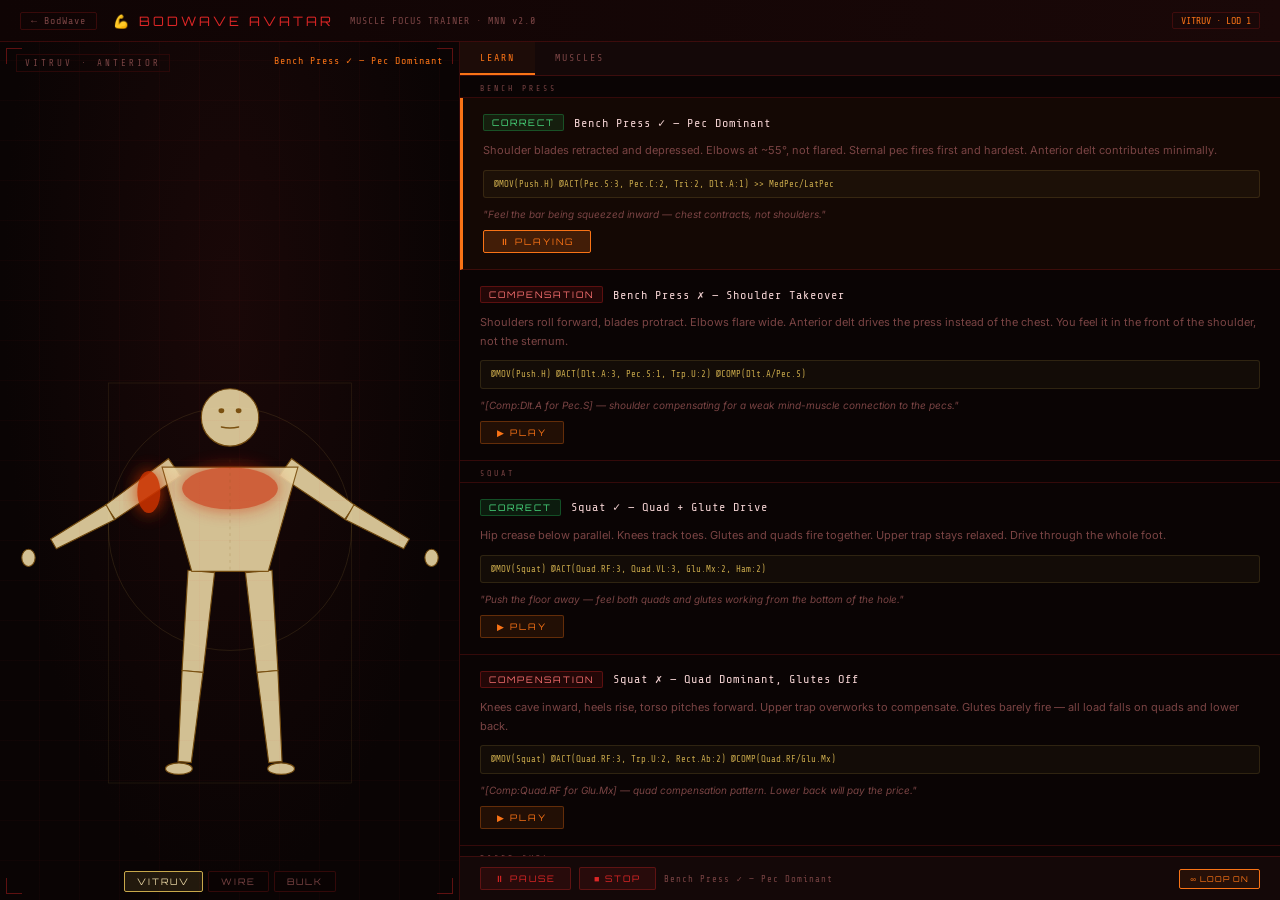
==== commit be61ee14: "Auto-publish: 2026-04-03 14:40:02" ====
--- a/bodwave-avatar.html
+++ b/bodwave-avatar.html
@@ -124,7 +124,7 @@
 <div class="header">
   <a href="bodwave.html" class="header-back">← BodWave</a>
   <div class="header-logo">💪 BODWAVE AVATAR</div>
-  <div class="header-sub">MUSCLE FOCUS TRAINER · MNN v1.1</div>
+  <div class="header-sub">MUSCLE FOCUS TRAINER · MNN v2.0</div>
   <div class="header-version">VITRUV · LOD 1</div>
 </div>
 
@@ -185,8 +185,8 @@
         <div id="muscle-list"><div class="muscle-empty">Play an animation to see muscle activation</div></div>
       </div>
       <div class="muscles-footer">
-        ORANGE = active · +/++/+++ = motor unit recruitment level<br>
-        MNN (Muscular Neuro Notation) © 2026 BodSpas / AIUNITES
+        ORANGE = active · :1/:2/:3 = motor unit recruitment level (MNN v2.0)<br>
+        MNN (Muscular Neuro Notation) v2.0 © 2026 BodSpas / AIUNITES
       </div>
     </div>
   </div>
@@ -359,7 +359,7 @@
     badge:'correct',
     desc:'Shoulder blades retracted and depressed. Elbows at ~55°, not flared. Sternal pec fires first and hardest. Anterior delt contributes minimally.',
     cue:'Feel the bar being squeezed inward — chest contracts, not shoulders.',
-    mnn:'{Push.H} [Con:Pec.S+++, Pec.C++, Tri++, Dlt.A+] → MedPec/LatPec',
+    mnn:'@MOV(Push.H) @ACT(Pec.S:3, Pec.C:2, Tri:2, Dlt.A:1) >> MedPec/LatPec',
     loop:true, easing:'ease-bio',
     keyframes:[
       {mnn:'[Pos:L.Sh(Abd:55,Flex:0) R.Sh(Abd:55,Flex:0) L.El(Flex:90) R.El(Flex:90)]',muscles:{'Pec.S':3,'Pec.C':2,'Tri':1},duration:400},
@@ -373,7 +373,7 @@
     badge:'wrong',
     desc:'Shoulders roll forward, blades protract. Elbows flare wide. Anterior delt drives the press instead of the chest. You feel it in the front of the shoulder, not the sternum.',
     cue:'[Comp:Dlt.A for Pec.S] — shoulder compensating for a weak mind-muscle connection to the pecs.',
-    mnn:'{Push.H} [Con:Dlt.A+++, Pec.S+, Trp.U++] [Comp:Dlt.A for Pec.S]',
+    mnn:'@MOV(Push.H) @ACT(Dlt.A:3, Pec.S:1, Trp.U:2) @COMP(Dlt.A/Pec.S)',
     loop:true, easing:'ease-bio',
     keyframes:[
       {mnn:'[Pos:L.Sh(Abd:75,Flex:15) R.Sh(Abd:75,Flex:15) L.El(Flex:90) R.El(Flex:90)]',muscles:{'Pec.S':1,'Dlt.A':2,'Trp.U':1},duration:400},
@@ -387,7 +387,7 @@
     badge:'correct',
     desc:'Hip crease below parallel. Knees track toes. Glutes and quads fire together. Upper trap stays relaxed. Drive through the whole foot.',
     cue:'Push the floor away — feel both quads and glutes working from the bottom of the hole.',
-    mnn:'{Squat} [Con:Quad.RF+++, Quad.VL+++, Glu.Mx++, Ham++]',
+    mnn:'@MOV(Squat) @ACT(Quad.RF:3, Quad.VL:3, Glu.Mx:2, Ham:2)',
     loop:true, easing:'ease-bio',
     keyframes:[
       {mnn:'[Pos:L.Hip(Flex:0,Abd:5) R.Hip(Flex:0,Abd:5) L.Kn(Flex:0) R.Kn(Flex:0) L.Sh(Abd:0) R.Sh(Abd:0)]',muscles:{},duration:400},
@@ -400,7 +400,7 @@
     badge:'wrong',
     desc:'Knees cave inward, heels rise, torso pitches forward. Upper trap overworks to compensate. Glutes barely fire — all load falls on quads and lower back.',
     cue:'[Comp:Quad.RF for Glu.Mx] — quad compensation pattern. Lower back will pay the price.',
-    mnn:'{Squat} [Con:Quad.RF+++, Trp.U++, Rect.Ab++] [Comp:Quad.RF for Glu.Mx]',
+    mnn:'@MOV(Squat) @ACT(Quad.RF:3, Trp.U:2, Rect.Ab:2) @COMP(Quad.RF/Glu.Mx)',
     loop:true, easing:'ease-bio',
     keyframes:[
       {mnn:'[Pos:L.Hip(Flex:0,Abd:0) R.Hip(Flex:0,Abd:0) L.Kn(Flex:0) R.Kn(Flex:0)]',muscles:{},duration:400},
@@ -413,7 +413,7 @@
     badge:'correct',
     desc:'Elbow pinned to side. Upper arm still. Full range from extension to peak contraction. Only the bicep works — delt is quiet.',
     cue:'Imagine your elbow is nailed to your hip — only the forearm moves.',
-    mnn:'{Pull.V} [Con:Bic+++, Dlt.A+] → MusCut',
+    mnn:'@MOV(Pull.V) @ACT(Bic:3, Dlt.A:1) >> MusCut',
     loop:true, easing:'ease-bio',
     keyframes:[
       {mnn:'[Pos:L.Sh(Abd:5) L.El(Flex:0) R.Sh(Abd:5) R.El(Flex:0)]',muscles:{},duration:500},
@@ -426,7 +426,7 @@
     badge:'wrong',
     desc:'Upper arm swings forward, using momentum. Shoulder flexes to "help" the curl. Bicep gets partial credit — anterior delt is doing half the work.',
     cue:'[Comp:Dlt.A for Bic] — ego lift pattern. Drop the weight 30% and feel the difference.',
-    mnn:'{Pull.V} [Con:Dlt.A+++, Bic++] [Comp:Dlt.A for Bic]',
+    mnn:'@MOV(Pull.V) @ACT(Dlt.A:3, Bic:2) @COMP(Dlt.A/Bic)',
     loop:true, easing:'ease-snap',
     keyframes:[
       {mnn:'[Pos:L.Sh(Abd:5,Flex:0) L.El(Flex:0) R.Sh(Abd:5,Flex:0) R.El(Flex:0)]',muscles:{},duration:300},
@@ -439,7 +439,7 @@
     badge:'correct',
     desc:'Bar path vertical. Core braced. Deltoids and triceps drive the press. Upper trap fires for scapular upward rotation — this is correct, not compensation.',
     cue:'Press your head through at the top — ears in line with arms. Glutes squeezed throughout.',
-    mnn:'{Push.V} [Con:Dlt.A+++, Dlt.L++, Tri++, Trp.U++]',
+    mnn:'@MOV(Push.V) @ACT(Dlt.A:3, Dlt.L:2, Tri:2, Trp.U:2)',
     loop:true, easing:'ease-bio',
     keyframes:[
       {mnn:'[Pos:L.Sh(Abd:70,Flex:10) R.Sh(Abd:70,Flex:10) L.El(Flex:90) R.El(Flex:90)]',muscles:{'Dlt.A':1},duration:500},
@@ -452,7 +452,7 @@
     badge:'correct',
     desc:'Elbows drive down and back. Shoulder blades depress before arms pull. Chest stays up. Lats initiate the pull — biceps are just hooks.',
     cue:'Imagine bending the bar over your back. Feel lats fire before your hands move.',
-    mnn:'{Pull.V} [Con:Lat+++, Trp.L++, Bic+] → ThDors',
+    mnn:'@MOV(Pull.V) @ACT(Lat:3, Trp.L:2, Bic:1) >> ThDors',
     loop:true, easing:'ease-bio',
     keyframes:[
       {mnn:'[Pos:L.Sh(Abd:90,Flex:160) R.Sh(Abd:90,Flex:160) L.El(Flex:10) R.El(Flex:10)]',muscles:{},duration:500},
@@ -465,7 +465,7 @@
     badge:'wrong',
     desc:'Arms pull while lats stay asleep. Elbows bend aggressively. Biceps dominate the movement. Shoulders may shrug to assist.',
     cue:'[Comp:Bic for Lat] — extremely common. The lats aren\'t "connected" yet. Try scapular depressions first.',
-    mnn:'{Pull.V} [Con:Bic+++, Trp.U++, Lat+] [Comp:Bic for Lat]',
+    mnn:'@MOV(Pull.V) @ACT(Bic:3, Trp.U:2, Lat:1) @COMP(Bic/Lat)',
     loop:true, easing:'ease-bio',
     keyframes:[
       {mnn:'[Pos:L.Sh(Abd:90,Flex:155) R.Sh(Abd:90,Flex:155) L.El(Flex:10) R.El(Flex:10)]',muscles:{},duration:500},
@@ -535,7 +535,7 @@
       <div class="muscle-sym">${sym}</div>
       <div class="muscle-name-full">${fullName}</div>
       <div class="muscle-bar-bg"><div class="muscle-bar" style="width:${pct}%;background:${barColor}"></div></div>
-      <div class="muscle-level ${lc}">${'+'.repeat(level)}</div>
+      <div class="muscle-level ${lc}">${':'+level}</div>
     </div>`;
   }).join('');
 }
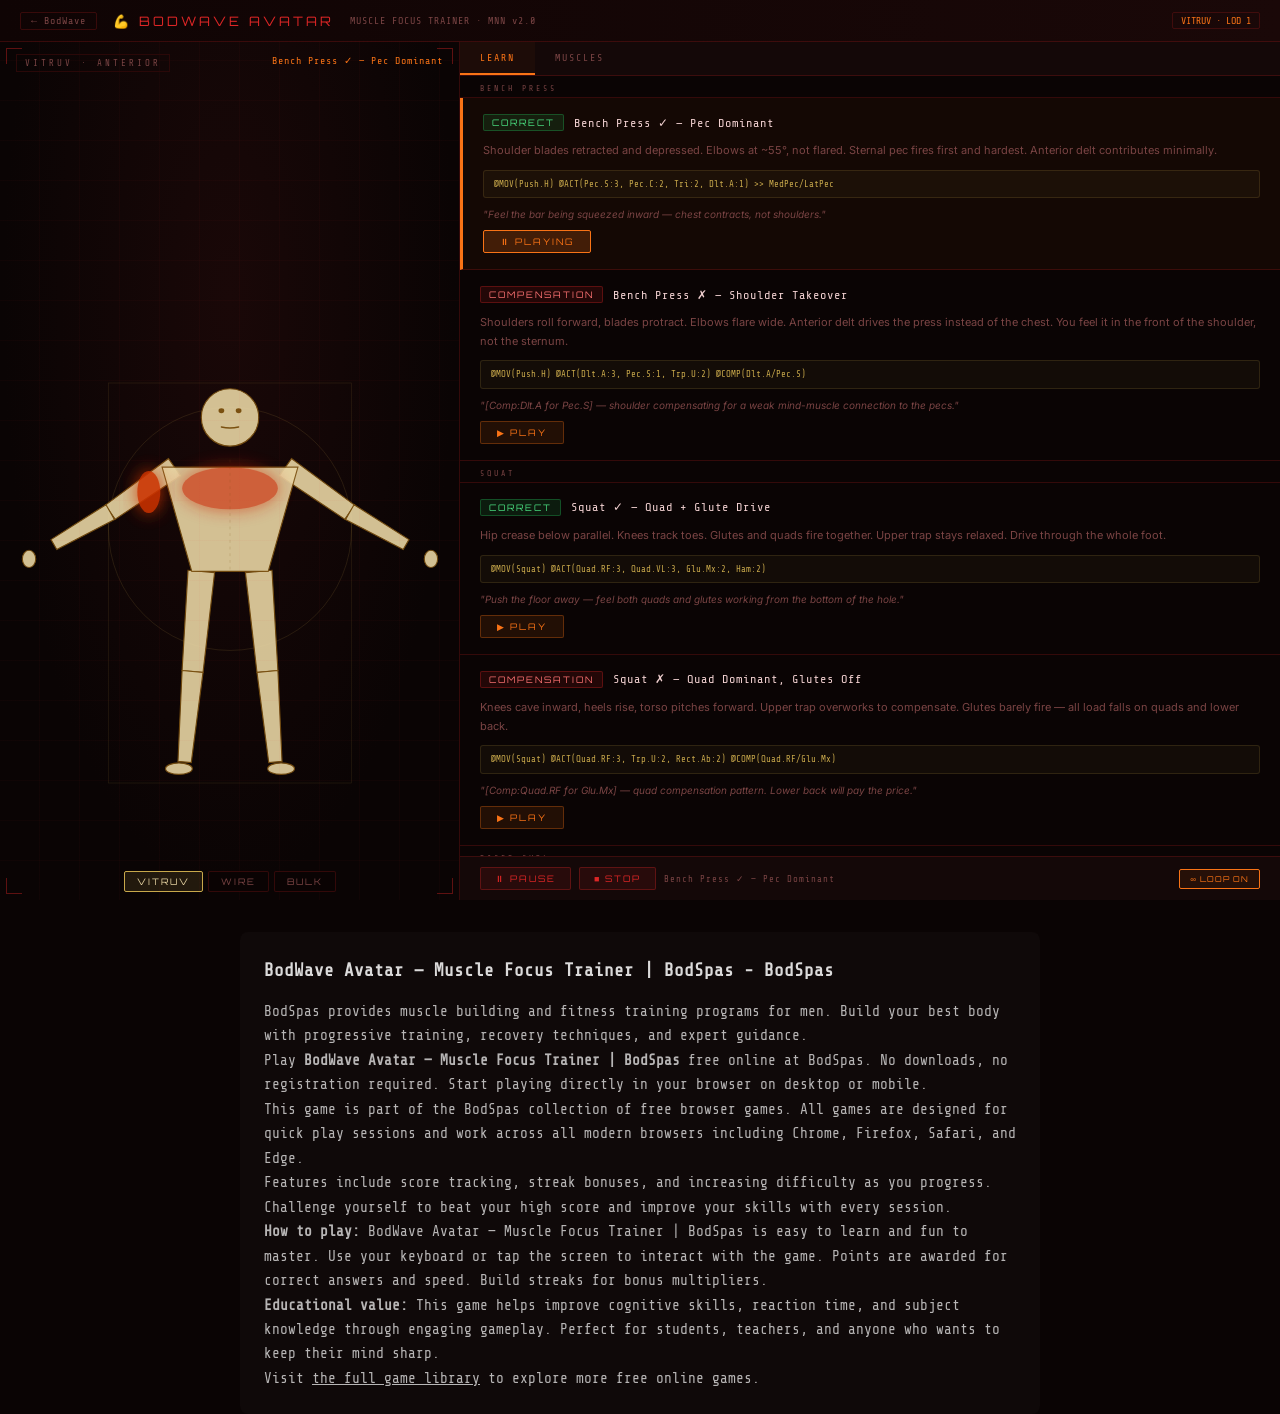
==== commit 1cb9c523: "Auto-publish: 2026-04-18 19:40:02" ====
--- a/bodwave-avatar.html
+++ b/bodwave-avatar.html
@@ -1,4 +1,4 @@
-<!DOCTYPE html>
+﻿<!DOCTYPE html>
 <html lang="en">
 <head>
 <meta charset="UTF-8">
@@ -118,7 +118,7 @@
   .muscle-empty{color:var(--text-dim);font-size:10px;font-style:italic;}
   .muscles-footer{padding:12px 18px;border-top:1px solid var(--border);font-size:8px;color:var(--text-dim);letter-spacing:1px;line-height:1.6;}
 </style>
-</head>
+<script async src="https://www.googletagmanager.com/gtag/js?id=G-VP15KRLV6P"></script><script>window.dataLayer=window.dataLayer||[];function gtag(){dataLayer.push(arguments);}gtag('js',new Date());gtag('config','G-VP15KRLV6P');</script><link rel="canonical" href="https://bodspas.com/bodwave-avatar.html"><meta property="og:image" content="https://bodspas.com/images/og-image.png"><meta property="og:image:width" content="1200"><meta property="og:image:height" content="630"><script type="application/ld+json">{"@context":"https://schema.org","@type":"WebSite","name":"BodSpas","description":"BodSpas provides muscle building and fitness training programs for men. Build your best body with progressive training, recovery techniques, and expert guidance.","url":"https://bodspas.com/"}</script></head>
 <body>
 
 <div class="header">
@@ -768,5 +768,5 @@
 // Auto-load bench press correct on start
 setTimeout(()=>loadAnim('bench_correct'),300);
 </script>
-</body>
+<div class="seo-description" style="max-width:800px;margin:2rem auto;padding:1.5rem;background:rgba(255,255,255,0.02);border-radius:8px;color:rgba(255,255,255,0.7);font-size:0.9rem;line-height:1.7"><h2 style="font-size:1.1rem;margin-bottom:0.8rem;color:rgba(255,255,255,0.85)">BodWave Avatar — Muscle Focus Trainer | BodSpas - BodSpas</h2><p>BodSpas provides muscle building and fitness training programs for men. Build your best body with progressive training, recovery techniques, and expert guidance.</p><p>Play <strong>BodWave Avatar — Muscle Focus Trainer | BodSpas</strong> free online at BodSpas. No downloads, no registration required. Start playing directly in your browser on desktop or mobile.</p><p>This game is part of the BodSpas collection of free browser games. All games are designed for quick play sessions and work across all modern browsers including Chrome, Firefox, Safari, and Edge.</p><p>Features include score tracking, streak bonuses, and increasing difficulty as you progress. Challenge yourself to beat your high score and improve your skills with every session.</p><p><strong>How to play:</strong> BodWave Avatar — Muscle Focus Trainer | BodSpas is easy to learn and fun to master. Use your keyboard or tap the screen to interact with the game. Points are awarded for correct answers and speed. Build streaks for bonus multipliers.</p><p><strong>Educational value:</strong> This game helps improve cognitive skills, reaction time, and subject knowledge through engaging gameplay. Perfect for students, teachers, and anyone who wants to keep their mind sharp.</p><p>Visit <a href="https://bodspas.com/" style="color:inherit">the full game library</a> to explore more free online games.</p></div></body>
 </html>
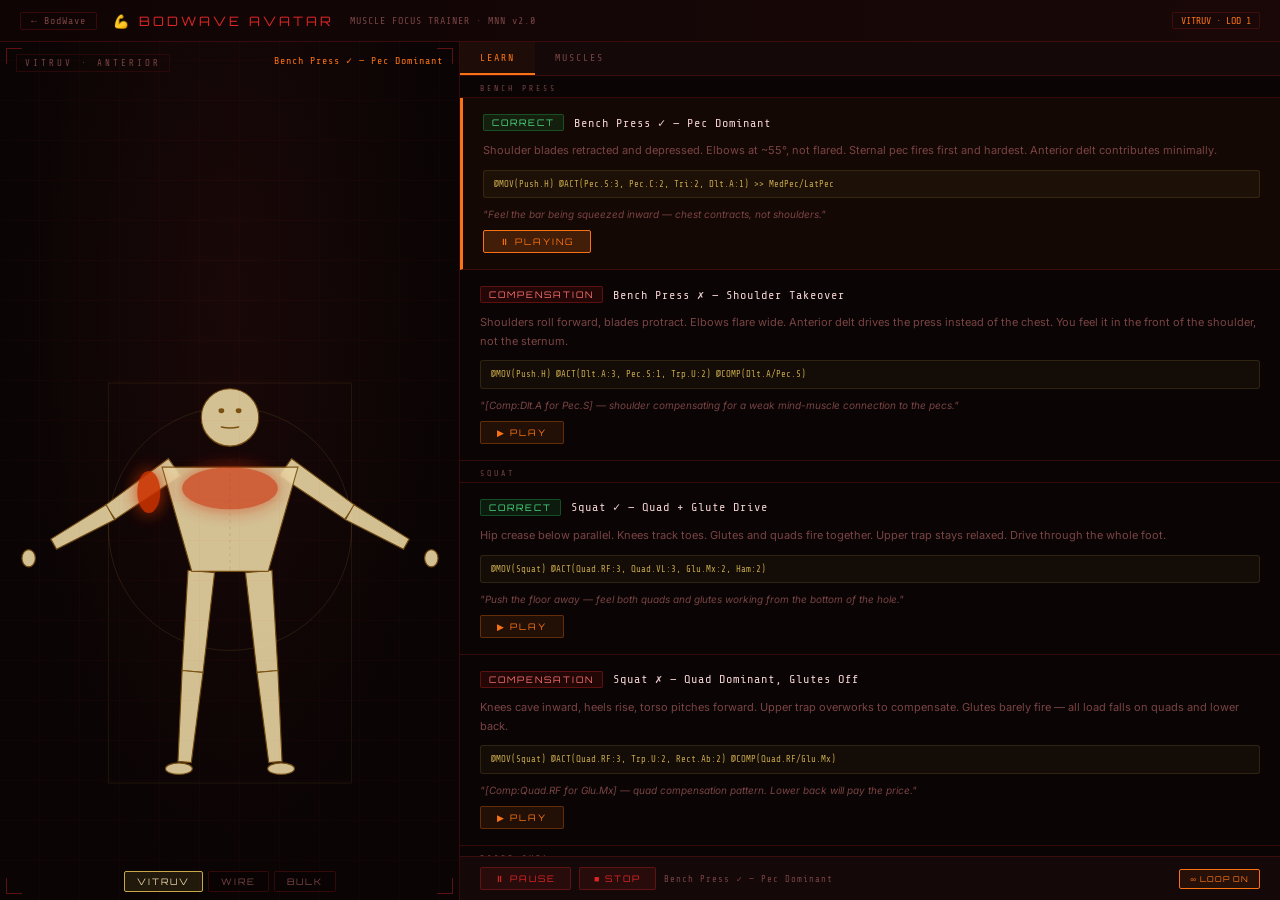
==== commit ce5455f7: "Auto-publish: 2026-05-05 08:00:05" ====
--- a/bodwave-avatar.html
+++ b/bodwave-avatar.html
@@ -768,5 +768,5 @@
 // Auto-load bench press correct on start
 setTimeout(()=>loadAnim('bench_correct'),300);
 </script>
-<div class="seo-description" style="max-width:800px;margin:2rem auto;padding:1.5rem;background:rgba(255,255,255,0.02);border-radius:8px;color:rgba(255,255,255,0.7);font-size:0.9rem;line-height:1.7"><h2 style="font-size:1.1rem;margin-bottom:0.8rem;color:rgba(255,255,255,0.85)">BodWave Avatar — Muscle Focus Trainer | BodSpas - BodSpas</h2><p>BodSpas provides muscle building and fitness training programs for men. Build your best body with progressive training, recovery techniques, and expert guidance.</p><p>Play <strong>BodWave Avatar — Muscle Focus Trainer | BodSpas</strong> free online at BodSpas. No downloads, no registration required. Start playing directly in your browser on desktop or mobile.</p><p>This game is part of the BodSpas collection of free browser games. All games are designed for quick play sessions and work across all modern browsers including Chrome, Firefox, Safari, and Edge.</p><p>Features include score tracking, streak bonuses, and increasing difficulty as you progress. Challenge yourself to beat your high score and improve your skills with every session.</p><p><strong>How to play:</strong> BodWave Avatar — Muscle Focus Trainer | BodSpas is easy to learn and fun to master. Use your keyboard or tap the screen to interact with the game. Points are awarded for correct answers and speed. Build streaks for bonus multipliers.</p><p><strong>Educational value:</strong> This game helps improve cognitive skills, reaction time, and subject knowledge through engaging gameplay. Perfect for students, teachers, and anyone who wants to keep their mind sharp.</p><p>Visit <a href="https://bodspas.com/" style="color:inherit">the full game library</a> to explore more free online games.</p></div></body>
+</body>
 </html>
